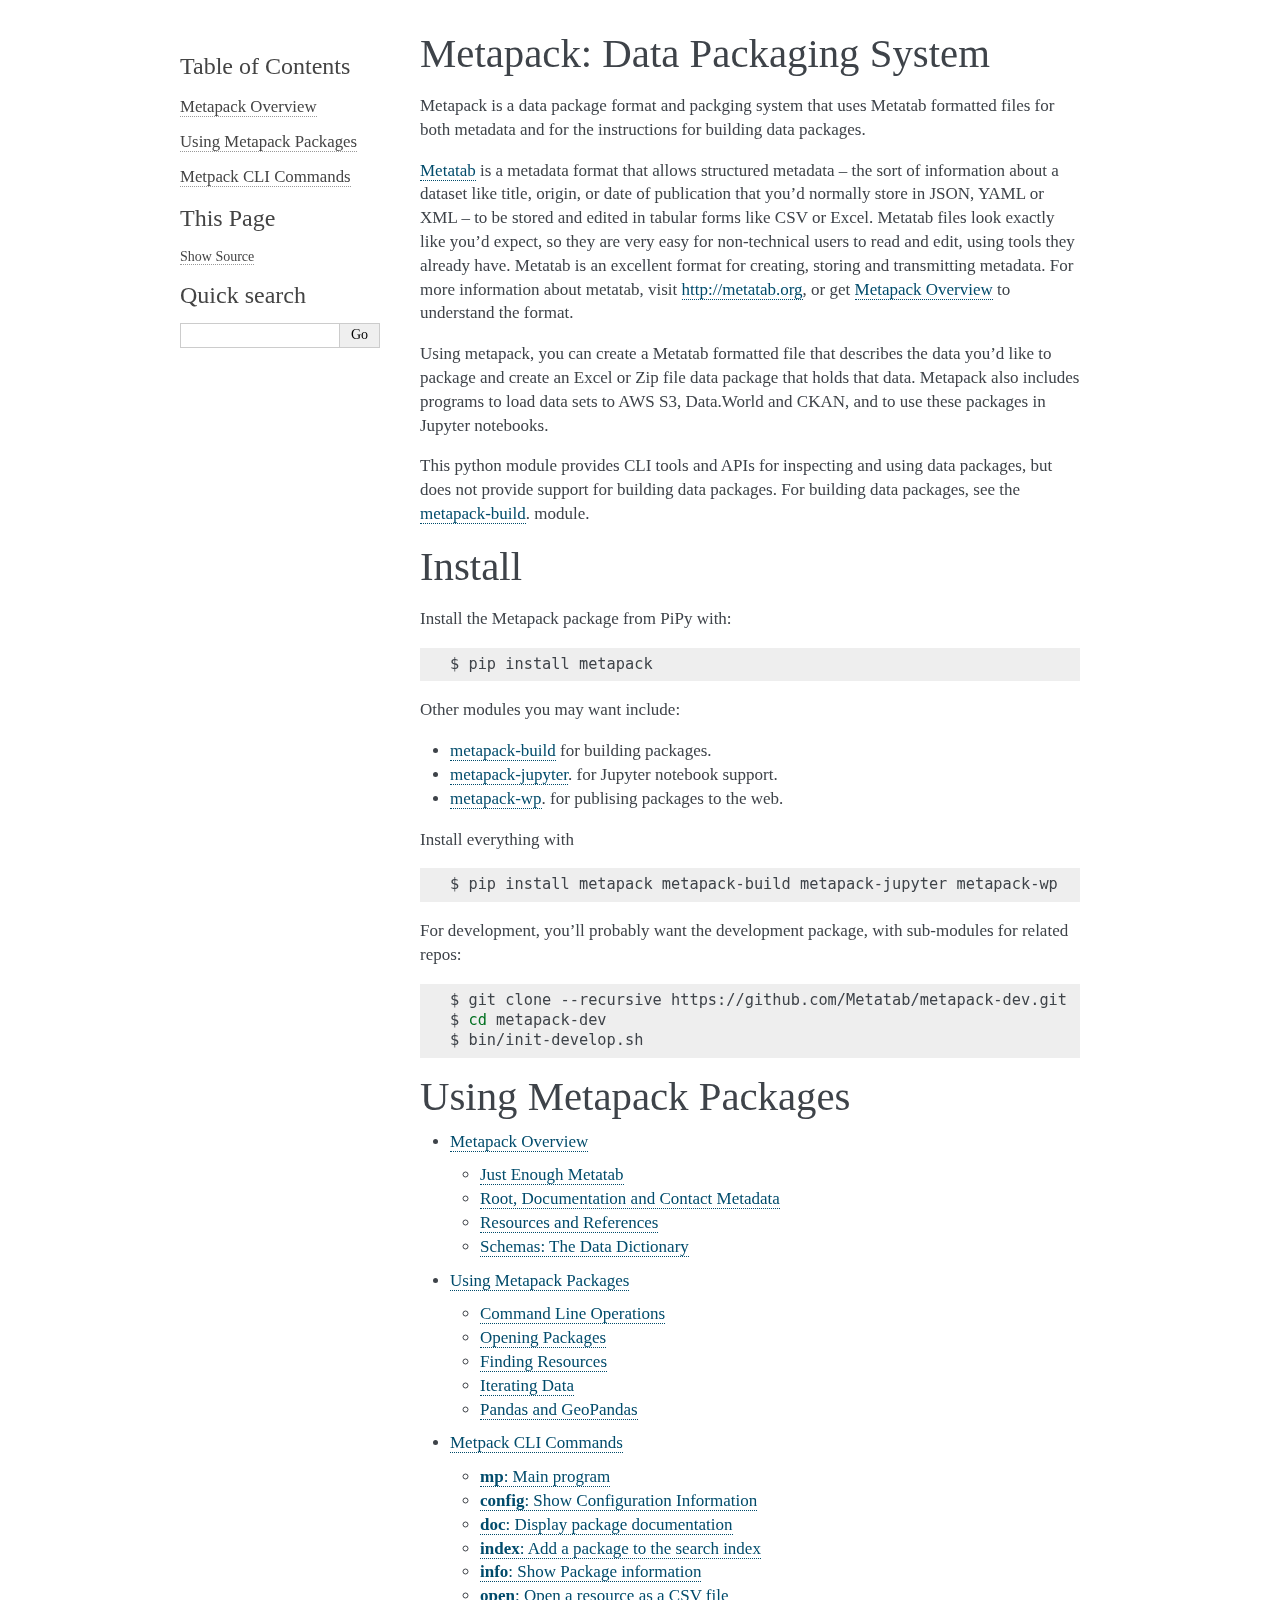
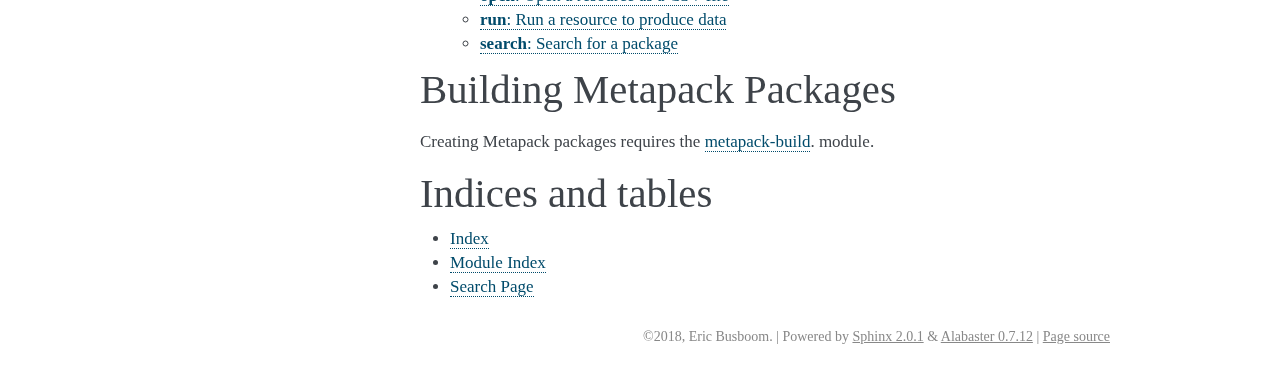
==== docs/index.html @ 42e64064 "." ====
<!DOCTYPE html>

<html xmlns="http://www.w3.org/1999/xhtml">
  <head>
    <meta charset="utf-8" />
    <title>Metapack: Data Packaging System &#8212; Metapack 0.7.11 documentation</title>
    <link rel="stylesheet" href="_static/alabaster.css" type="text/css" />
    <link rel="stylesheet" href="_static/pygments.css" type="text/css" />
    <script type="text/javascript" id="documentation_options" data-url_root="./" src="_static/documentation_options.js"></script>
    <script type="text/javascript" src="_static/jquery.js"></script>
    <script type="text/javascript" src="_static/underscore.js"></script>
    <script type="text/javascript" src="_static/doctools.js"></script>
    <script type="text/javascript" src="_static/language_data.js"></script>
    <link rel="index" title="Index" href="genindex.html" />
    <link rel="search" title="Search" href="search.html" />
    <link rel="next" title="Metapack Overview" href="overview.html" />
   
  <link rel="stylesheet" href="_static/custom.css" type="text/css" />
  
  
  <meta name="viewport" content="width=device-width, initial-scale=0.9, maximum-scale=0.9" />

  </head><body>
  

    <div class="document">
      <div class="documentwrapper">
        <div class="bodywrapper">
          

          <div class="body" role="main">
            
  <div class="section" id="metapack-data-packaging-system">
<h1>Metapack: Data Packaging System<a class="headerlink" href="#metapack-data-packaging-system" title="Permalink to this headline">¶</a></h1>
<p>Metapack is a data package format and packging system that uses Metatab
formatted files for both metadata and for the instructions for building data
packages.</p>
<p><a class="reference external" href="http://metatab.org">Metatab</a> is a metadata format that allows structured
metadata – the sort of information about a dataset like title, origin, or date
of publication that you’d normally store in JSON, YAML or XML – to be stored
and edited in tabular forms like CSV or Excel. Metatab files look exactly like
you’d expect, so they are very easy for non-technical users to read and edit,
using tools they already have. Metatab is an excellent format for creating,
storing and transmitting metadata. For more information about metatab, visit
<a class="reference external" href="http://metatab.org">http://metatab.org</a>, or get <a class="reference internal" href="overview.html"><span class="doc">Metapack Overview</span></a> to understand the format.</p>
<p>Using metapack, you can create a Metatab formatted file that describes the data
you’d like to package and create an Excel or Zip file data package that holds
that data. Metapack also includes programs to load data sets to AWS S3,
Data.World and CKAN, and to use these packages in Jupyter notebooks.</p>
<p>This python module provides CLI tools and APIs for inspecting and using data
packages, but does not provide support for building data packages. For building
data packages, see the <a class="reference external" href="https://github.com/Metatab/metapack-build">metapack-build</a>. module.</p>
</div>
<div class="section" id="install">
<h1>Install<a class="headerlink" href="#install" title="Permalink to this headline">¶</a></h1>
<p>Install the Metapack package from PiPy with:</p>
<div class="highlight-bash notranslate"><div class="highlight"><pre><span></span>$ pip install metapack
</pre></div>
</div>
<p>Other modules you may want include:</p>
<ul class="simple">
<li><p><a class="reference external" href="https://github.com/Metatab/metapack-build">metapack-build</a> for building
packages.</p></li>
<li><p><a class="reference external" href="https://github.com/Metatab/metapack-jupyter">metapack-jupyter</a>. for
Jupyter notebook support.</p></li>
<li><p><a class="reference external" href="https://github.com/Metatab/metapack-wp">metapack-wp</a>. for publising
packages to the web.</p></li>
</ul>
<p>Install everything with</p>
<div class="highlight-bash notranslate"><div class="highlight"><pre><span></span>$ pip install metapack metapack-build metapack-jupyter metapack-wp
</pre></div>
</div>
<p>For development, you’ll probably want the development package, with sub-modules
for related repos:</p>
<div class="highlight-bash notranslate"><div class="highlight"><pre><span></span>$ git clone --recursive https://github.com/Metatab/metapack-dev.git
$ <span class="nb">cd</span> metapack-dev
$ bin/init-develop.sh
</pre></div>
</div>
</div>
<div class="section" id="using-metapack-packages">
<h1>Using Metapack Packages<a class="headerlink" href="#using-metapack-packages" title="Permalink to this headline">¶</a></h1>
<div class="toctree-wrapper compound">
<ul>
<li class="toctree-l1"><a class="reference internal" href="overview.html">Metapack Overview</a><ul>
<li class="toctree-l2"><a class="reference internal" href="overview.html#just-enough-metatab">Just Enough Metatab</a></li>
<li class="toctree-l2"><a class="reference internal" href="overview.html#root-documentation-and-contact-metadata">Root, Documentation and Contact Metadata</a></li>
<li class="toctree-l2"><a class="reference internal" href="overview.html#resources-and-references">Resources and References</a></li>
<li class="toctree-l2"><a class="reference internal" href="overview.html#schemas-the-data-dictionary">Schemas: The Data Dictionary</a></li>
</ul>
</li>
</ul>
</div>
<div class="toctree-wrapper compound">
<ul>
<li class="toctree-l1"><a class="reference internal" href="using.html">Using Metapack Packages</a><ul>
<li class="toctree-l2"><a class="reference internal" href="using.html#command-line-operations">Command Line Operations</a></li>
<li class="toctree-l2"><a class="reference internal" href="using.html#opening-packages">Opening Packages</a></li>
<li class="toctree-l2"><a class="reference internal" href="using.html#finding-resources">Finding Resources</a></li>
<li class="toctree-l2"><a class="reference internal" href="using.html#iterating-data">Iterating Data</a></li>
<li class="toctree-l2"><a class="reference internal" href="using.html#pandas-and-geopandas">Pandas and GeoPandas</a></li>
</ul>
</li>
</ul>
</div>
<div class="toctree-wrapper compound">
<ul>
<li class="toctree-l1"><a class="reference internal" href="commands.html">Metpack CLI Commands</a><ul>
<li class="toctree-l2"><a class="reference internal" href="commands.html#mp-main-program"><strong>mp</strong>: Main program</a></li>
<li class="toctree-l2"><a class="reference internal" href="commands.html#config-show-configuration-information"><strong>config</strong>: Show Configuration Information</a></li>
<li class="toctree-l2"><a class="reference internal" href="commands.html#doc-display-package-documentation"><strong>doc</strong>: Display package documentation</a></li>
<li class="toctree-l2"><a class="reference internal" href="commands.html#index-add-a-package-to-the-search-index"><strong>index</strong>: Add a package to the search index</a></li>
<li class="toctree-l2"><a class="reference internal" href="commands.html#info-show-package-information"><strong>info</strong>: Show Package information</a></li>
<li class="toctree-l2"><a class="reference internal" href="commands.html#open-open-a-resource-as-a-csv-file"><strong>open</strong>: Open a resource as a CSV file</a></li>
<li class="toctree-l2"><a class="reference internal" href="commands.html#run-run-a-resource-to-produce-data"><strong>run</strong>: Run a resource to produce data</a></li>
<li class="toctree-l2"><a class="reference internal" href="commands.html#search-search-for-a-package"><strong>search</strong>: Search for a package</a></li>
</ul>
</li>
</ul>
</div>
</div>
<div class="section" id="building-metapack-packages">
<h1>Building Metapack Packages<a class="headerlink" href="#building-metapack-packages" title="Permalink to this headline">¶</a></h1>
<p>Creating Metapack packages  requires the
<a class="reference external" href="https://github.com/Metatab/metapack-build">metapack-build</a>. module.</p>
</div>
<div class="section" id="indices-and-tables">
<h1>Indices and tables<a class="headerlink" href="#indices-and-tables" title="Permalink to this headline">¶</a></h1>
<ul class="simple">
<li><p><a class="reference internal" href="genindex.html"><span class="std std-ref">Index</span></a></p></li>
<li><p><a class="reference internal" href="py-modindex.html"><span class="std std-ref">Module Index</span></a></p></li>
<li><p><a class="reference internal" href="search.html"><span class="std std-ref">Search Page</span></a></p></li>
</ul>
</div>


          </div>
          
        </div>
      </div>
      <div class="sphinxsidebar" role="navigation" aria-label="main navigation">
        <div class="sphinxsidebarwrapper">
<h3><a href="#">Table of Contents</a></h3>
<ul>
<li class="toctree-l1"><a class="reference internal" href="overview.html">Metapack Overview</a></li>
</ul>
<ul>
<li class="toctree-l1"><a class="reference internal" href="using.html">Using Metapack Packages</a></li>
</ul>
<ul>
<li class="toctree-l1"><a class="reference internal" href="commands.html">Metpack CLI Commands</a></li>
</ul>

  <div role="note" aria-label="source link">
    <h3>This Page</h3>
    <ul class="this-page-menu">
      <li><a href="_sources/index.rst.txt"
            rel="nofollow">Show Source</a></li>
    </ul>
   </div>
<div id="searchbox" style="display: none" role="search">
  <h3>Quick search</h3>
    <div class="searchformwrapper">
    <form class="search" action="search.html" method="get">
      <input type="text" name="q" />
      <input type="submit" value="Go" />
    </form>
    </div>
</div>
<script type="text/javascript">$('#searchbox').show(0);</script>
        </div>
      </div>
      <div class="clearer"></div>
    </div>
    <div class="footer">
      &copy;2018, Eric Busboom.
      
      |
      Powered by <a href="http://sphinx-doc.org/">Sphinx 2.0.1</a>
      &amp; <a href="https://github.com/bitprophet/alabaster">Alabaster 0.7.12</a>
      
      |
      <a href="_sources/index.rst.txt"
          rel="nofollow">Page source</a>
    </div>

    

    
  </body>
</html>
---- docs/_static/alabaster.css ----
@import url("basic.css");

/* -- page layout ----------------------------------------------------------- */

body {
    font-family: Georgia, serif;
    font-size: 17px;
    background-color: #fff;
    color: #000;
    margin: 0;
    padding: 0;
}


div.document {
    width: 940px;
    margin: 30px auto 0 auto;
}

div.documentwrapper {
    float: left;
    width: 100%;
}

div.bodywrapper {
    margin: 0 0 0 220px;
}

div.sphinxsidebar {
    width: 220px;
    font-size: 14px;
    line-height: 1.5;
}

hr {
    border: 1px solid #B1B4B6;
}

div.body {
    background-color: #fff;
    color: #3E4349;
    padding: 0 30px 0 30px;
}

div.body > .section {
    text-align: left;
}

div.footer {
    width: 940px;
    margin: 20px auto 30px auto;
    font-size: 14px;
    color: #888;
    text-align: right;
}

div.footer a {
    color: #888;
}

p.caption {
    font-family: inherit;
    font-size: inherit;
}


div.relations {
    display: none;
}


div.sphinxsidebar a {
    color: #444;
    text-decoration: none;
    border-bottom: 1px dotted #999;
}

div.sphinxsidebar a:hover {
    border-bottom: 1px solid #999;
}

div.sphinxsidebarwrapper {
    padding: 18px 10px;
}

div.sphinxsidebarwrapper p.logo {
    padding: 0;
    margin: -10px 0 0 0px;
    text-align: center;
}

div.sphinxsidebarwrapper h1.logo {
    margin-top: -10px;
    text-align: center;
    margin-bottom: 5px;
    text-align: left;
}

div.sphinxsidebarwrapper h1.logo-name {
    margin-top: 0px;
}

div.sphinxsidebarwrapper p.blurb {
    margin-top: 0;
    font-style: normal;
}

div.sphinxsidebar h3,
div.sphinxsidebar h4 {
    font-family: Georgia, serif;
    color: #444;
    font-size: 24px;
    font-weight: normal;
    margin: 0 0 5px 0;
    padding: 0;
}

div.sphinxsidebar h4 {
    font-size: 20px;
}

div.sphinxsidebar h3 a {
    color: #444;
}

div.sphinxsidebar p.logo a,
div.sphinxsidebar h3 a,
div.sphinxsidebar p.logo a:hover,
div.sphinxsidebar h3 a:hover {
    border: none;
}

div.sphinxsidebar p {
    color: #555;
    margin: 10px 0;
}

div.sphinxsidebar ul {
    margin: 10px 0;
    padding: 0;
    color: #000;
}

div.sphinxsidebar ul li.toctree-l1 > a {
    font-size: 120%;
}

div.sphinxsidebar ul li.toctree-l2 > a {
    font-size: 110%;
}

div.sphinxsidebar input {
    border: 1px solid #CCC;
    font-family: Georgia, serif;
    font-size: 1em;
}

div.sphinxsidebar hr {
    border: none;
    height: 1px;
    color: #AAA;
    background: #AAA;

    text-align: left;
    margin-left: 0;
    width: 50%;
}

div.sphinxsidebar .badge {
    border-bottom: none;
}

div.sphinxsidebar .badge:hover {
    border-bottom: none;
}

/* To address an issue with donation coming after search */
div.sphinxsidebar h3.donation {
    margin-top: 10px;
}

/* -- body styles ----------------------------------------------------------- */

a {
    color: #004B6B;
    text-decoration: underline;
}

a:hover {
    color: #6D4100;
    text-decoration: underline;
}

div.body h1,
div.body h2,
div.body h3,
div.body h4,
div.body h5,
div.body h6 {
    font-family: Georgia, serif;
    font-weight: normal;
    margin: 30px 0px 10px 0px;
    padding: 0;
}

div.body h1 { margin-top: 0; padding-top: 0; font-size: 240%; }
div.body h2 { font-size: 180%; }
div.body h3 { font-size: 150%; }
div.body h4 { font-size: 130%; }
div.body h5 { font-size: 100%; }
div.body h6 { font-size: 100%; }

a.headerlink {
    color: #DDD;
    padding: 0 4px;
    text-decoration: none;
}

a.headerlink:hover {
    color: #444;
    background: #EAEAEA;
}

div.body p, div.body dd, div.body li {
    line-height: 1.4em;
}

div.admonition {
    margin: 20px 0px;
    padding: 10px 30px;
    background-color: #EEE;
    border: 1px solid #CCC;
}

div.admonition tt.xref, div.admonition code.xref, div.admonition a tt {
    background-color: #FBFBFB;
    border-bottom: 1px solid #fafafa;
}

div.admonition p.admonition-title {
    font-family: Georgia, serif;
    font-weight: normal;
    font-size: 24px;
    margin: 0 0 10px 0;
    padding: 0;
    line-height: 1;
}

div.admonition p.last {
    margin-bottom: 0;
}

div.highlight {
    background-color: #fff;
}

dt:target, .highlight {
    background: #FAF3E8;
}

div.warning {
    background-color: #FCC;
    border: 1px solid #FAA;
}

div.danger {
    background-color: #FCC;
    border: 1px solid #FAA;
    -moz-box-shadow: 2px 2px 4px #D52C2C;
    -webkit-box-shadow: 2px 2px 4px #D52C2C;
    box-shadow: 2px 2px 4px #D52C2C;
}

div.error {
    background-color: #FCC;
    border: 1px solid #FAA;
    -moz-box-shadow: 2px 2px 4px #D52C2C;
    -webkit-box-shadow: 2px 2px 4px #D52C2C;
    box-shadow: 2px 2px 4px #D52C2C;
}

div.caution {
    background-color: #FCC;
    border: 1px solid #FAA;
}

div.attention {
    background-color: #FCC;
    border: 1px solid #FAA;
}

div.important {
    background-color: #EEE;
    border: 1px solid #CCC;
}

div.note {
    background-color: #EEE;
    border: 1px solid #CCC;
}

div.tip {
    background-color: #EEE;
    border: 1px solid #CCC;
}

div.hint {
    background-color: #EEE;
    border: 1px solid #CCC;
}

div.seealso {
    background-color: #EEE;
    border: 1px solid #CCC;
}

div.topic {
    background-color: #EEE;
}

p.admonition-title {
    display: inline;
}

p.admonition-title:after {
    content: ":";
}

pre, tt, code {
    font-family: 'Consolas', 'Menlo', 'DejaVu Sans Mono', 'Bitstream Vera Sans Mono', monospace;
    font-size: 0.9em;
}

.hll {
    background-color: #FFC;
    margin: 0 -12px;
    padding: 0 12px;
    display: block;
}

img.screenshot {
}

tt.descname, tt.descclassname, code.descname, code.descclassname {
    font-size: 0.95em;
}

tt.descname, code.descname {
    padding-right: 0.08em;
}

img.screenshot {
    -moz-box-shadow: 2px 2px 4px #EEE;
    -webkit-box-shadow: 2px 2px 4px #EEE;
    box-shadow: 2px 2px 4px #EEE;
}

table.docutils {
    border: 1px solid #888;
    -moz-box-shadow: 2px 2px 4px #EEE;
    -webkit-box-shadow: 2px 2px 4px #EEE;
    box-shadow: 2px 2px 4px #EEE;
}

table.docutils td, table.docutils th {
    border: 1px solid #888;
    padding: 0.25em 0.7em;
}

table.field-list, table.footnote {
    border: none;
    -moz-box-shadow: none;
    -webkit-box-shadow: none;
    box-shadow: none;
}

table.footnote {
    margin: 15px 0;
    width: 100%;
    border: 1px solid #EEE;
    background: #FDFDFD;
    font-size: 0.9em;
}

table.footnote + table.footnote {
    margin-top: -15px;
    border-top: none;
}

table.field-list th {
    padding: 0 0.8em 0 0;
}

table.field-list td {
    padding: 0;
}

table.field-list p {
    margin-bottom: 0.8em;
}

/* Cloned from
 * https://github.com/sphinx-doc/sphinx/commit/ef60dbfce09286b20b7385333d63a60321784e68
 */
.field-name {
    -moz-hyphens: manual;
    -ms-hyphens: manual;
    -webkit-hyphens: manual;
    hyphens: manual;
}

table.footnote td.label {
    width: .1px;
    padding: 0.3em 0 0.3em 0.5em;
}

table.footnote td {
    padding: 0.3em 0.5em;
}

dl {
    margin: 0;
    padding: 0;
}

dl dd {
    margin-left: 30px;
}

blockquote {
    margin: 0 0 0 30px;
    padding: 0;
}

ul, ol {
    /* Matches the 30px from the narrow-screen "li > ul" selector below */
    margin: 10px 0 10px 30px;
    padding: 0;
}

pre {
    background: #EEE;
    padding: 7px 30px;
    margin: 15px 0px;
    line-height: 1.3em;
}

div.viewcode-block:target {
    background: #ffd;
}

dl pre, blockquote pre, li pre {
    margin-left: 0;
    padding-left: 30px;
}

tt, code {
    background-color: #ecf0f3;
    color: #222;
    /* padding: 1px 2px; */
}

tt.xref, code.xref, a tt {
    background-color: #FBFBFB;
    border-bottom: 1px solid #fff;
}

a.reference {
    text-decoration: none;
    border-bottom: 1px dotted #004B6B;
}

/* Don't put an underline on images */
a.image-reference, a.image-reference:hover {
    border-bottom: none;
}

a.reference:hover {
    border-bottom: 1px solid #6D4100;
}

a.footnote-reference {
    text-decoration: none;
    font-size: 0.7em;
    vertical-align: top;
    border-bottom: 1px dotted #004B6B;
}

a.footnote-reference:hover {
    border-bottom: 1px solid #6D4100;
}

a:hover tt, a:hover code {
    background: #EEE;
}


@media screen and (max-width: 870px) {

    div.sphinxsidebar {
    	display: none;
    }

    div.document {
       width: 100%;

    }

    div.documentwrapper {
    	margin-left: 0;
    	margin-top: 0;
    	margin-right: 0;
    	margin-bottom: 0;
    }

    div.bodywrapper {
    	margin-top: 0;
    	margin-right: 0;
    	margin-bottom: 0;
    	margin-left: 0;
    }

    ul {
    	margin-left: 0;
    }

	li > ul {
        /* Matches the 30px from the "ul, ol" selector above */
		margin-left: 30px;
	}

    .document {
    	width: auto;
    }

    .footer {
    	width: auto;
    }

    .bodywrapper {
    	margin: 0;
    }

    .footer {
    	width: auto;
    }

    .github {
        display: none;
    }



}



@media screen and (max-width: 875px) {

    body {
        margin: 0;
        padding: 20px 30px;
    }

    div.documentwrapper {
        float: none;
        background: #fff;
    }

    div.sphinxsidebar {
        display: block;
        float: none;
        width: 102.5%;
        margin: 50px -30px -20px -30px;
        padding: 10px 20px;
        background: #333;
        color: #FFF;
    }

    div.sphinxsidebar h3, div.sphinxsidebar h4, div.sphinxsidebar p,
    div.sphinxsidebar h3 a {
        color: #fff;
    }

    div.sphinxsidebar a {
        color: #AAA;
    }

    div.sphinxsidebar p.logo {
        display: none;
    }

    div.document {
        width: 100%;
        margin: 0;
    }

    div.footer {
        display: none;
    }

    div.bodywrapper {
        margin: 0;
    }

    div.body {
        min-height: 0;
        padding: 0;
    }

    .rtd_doc_footer {
        display: none;
    }

    .document {
        width: auto;
    }

    .footer {
        width: auto;
    }

    .footer {
        width: auto;
    }

    .github {
        display: none;
    }
}


/* misc. */

.revsys-inline {
    display: none!important;
}

/* Make nested-list/multi-paragraph items look better in Releases changelog
 * pages. Without this, docutils' magical list fuckery causes inconsistent
 * formatting between different release sub-lists.
 */
div#changelog > div.section > ul > li > p:only-child {
    margin-bottom: 0;
}

/* Hide fugly table cell borders in ..bibliography:: directive output */
table.docutils.citation, table.docutils.citation td, table.docutils.citation th {
  border: none;
  /* Below needed in some edge cases; if not applied, bottom shadows appear */
  -moz-box-shadow: none;
  -webkit-box-shadow: none;
  box-shadow: none;
}


/* relbar */

.related {
    line-height: 30px;
    width: 100%;
    font-size: 0.9rem;
}

.related.top {
    border-bottom: 1px solid #EEE;
    margin-bottom: 20px;
}

.related.bottom {
    border-top: 1px solid #EEE;
}

.related ul {
    padding: 0;
    margin: 0;
    list-style: none;
}

.related li {
    display: inline;
}

nav#rellinks {
    float: right;
}

nav#rellinks li+li:before {
    content: "|";
}

nav#breadcrumbs li+li:before {
    content: "\00BB";
}

/* Hide certain items when printing */
@media print {
    div.related {
        display: none;
    }
}
---- docs/_static/pygments.css ----
.highlight .hll { background-color: #ffffcc }
.highlight  { background: #eeffcc; }
.highlight .c { color: #408090; font-style: italic } /* Comment */
.highlight .err { border: 1px solid #FF0000 } /* Error */
.highlight .k { color: #007020; font-weight: bold } /* Keyword */
.highlight .o { color: #666666 } /* Operator */
.highlight .ch { color: #408090; font-style: italic } /* Comment.Hashbang */
.highlight .cm { color: #408090; font-style: italic } /* Comment.Multiline */
.highlight .cp { color: #007020 } /* Comment.Preproc */
.highlight .cpf { color: #408090; font-style: italic } /* Comment.PreprocFile */
.highlight .c1 { color: #408090; font-style: italic } /* Comment.Single */
.highlight .cs { color: #408090; background-color: #fff0f0 } /* Comment.Special */
.highlight .gd { color: #A00000 } /* Generic.Deleted */
.highlight .ge { font-style: italic } /* Generic.Emph */
.highlight .gr { color: #FF0000 } /* Generic.Error */
.highlight .gh { color: #000080; font-weight: bold } /* Generic.Heading */
.highlight .gi { color: #00A000 } /* Generic.Inserted */
.highlight .go { color: #333333 } /* Generic.Output */
.highlight .gp { color: #c65d09; font-weight: bold } /* Generic.Prompt */
.highlight .gs { font-weight: bold } /* Generic.Strong */
.highlight .gu { color: #800080; font-weight: bold } /* Generic.Subheading */
.highlight .gt { color: #0044DD } /* Generic.Traceback */
.highlight .kc { color: #007020; font-weight: bold } /* Keyword.Constant */
.highlight .kd { color: #007020; font-weight: bold } /* Keyword.Declaration */
.highlight .kn { color: #007020; font-weight: bold } /* Keyword.Namespace */
.highlight .kp { color: #007020 } /* Keyword.Pseudo */
.highlight .kr { color: #007020; font-weight: bold } /* Keyword.Reserved */
.highlight .kt { color: #902000 } /* Keyword.Type */
.highlight .m { color: #208050 } /* Literal.Number */
.highlight .s { color: #4070a0 } /* Literal.String */
.highlight .na { color: #4070a0 } /* Name.Attribute */
.highlight .nb { color: #007020 } /* Name.Builtin */
.highlight .nc { color: #0e84b5; font-weight: bold } /* Name.Class */
.highlight .no { color: #60add5 } /* Name.Constant */
.highlight .nd { color: #555555; font-weight: bold } /* Name.Decorator */
.highlight .ni { color: #d55537; font-weight: bold } /* Name.Entity */
.highlight .ne { color: #007020 } /* Name.Exception */
.highlight .nf { color: #06287e } /* Name.Function */
.highlight .nl { color: #002070; font-weight: bold } /* Name.Label */
.highlight .nn { color: #0e84b5; font-weight: bold } /* Name.Namespace */
.highlight .nt { color: #062873; font-weight: bold } /* Name.Tag */
.highlight .nv { color: #bb60d5 } /* Name.Variable */
.highlight .ow { color: #007020; font-weight: bold } /* Operator.Word */
.highlight .w { color: #bbbbbb } /* Text.Whitespace */
.highlight .mb { color: #208050 } /* Literal.Number.Bin */
.highlight .mf { color: #208050 } /* Literal.Number.Float */
.highlight .mh { color: #208050 } /* Literal.Number.Hex */
.highlight .mi { color: #208050 } /* Literal.Number.Integer */
.highlight .mo { color: #208050 } /* Literal.Number.Oct */
.highlight .sa { color: #4070a0 } /* Literal.String.Affix */
.highlight .sb { color: #4070a0 } /* Literal.String.Backtick */
.highlight .sc { color: #4070a0 } /* Literal.String.Char */
.highlight .dl { color: #4070a0 } /* Literal.String.Delimiter */
.highlight .sd { color: #4070a0; font-style: italic } /* Literal.String.Doc */
.highlight .s2 { color: #4070a0 } /* Literal.String.Double */
.highlight .se { color: #4070a0; font-weight: bold } /* Literal.String.Escape */
.highlight .sh { color: #4070a0 } /* Literal.String.Heredoc */
.highlight .si { color: #70a0d0; font-style: italic } /* Literal.String.Interpol */
.highlight .sx { color: #c65d09 } /* Literal.String.Other */
.highlight .sr { color: #235388 } /* Literal.String.Regex */
.highlight .s1 { color: #4070a0 } /* Literal.String.Single */
.highlight .ss { color: #517918 } /* Literal.String.Symbol */
.highlight .bp { color: #007020 } /* Name.Builtin.Pseudo */
.highlight .fm { color: #06287e } /* Name.Function.Magic */
.highlight .vc { color: #bb60d5 } /* Name.Variable.Class */
.highlight .vg { color: #bb60d5 } /* Name.Variable.Global */
.highlight .vi { color: #bb60d5 } /* Name.Variable.Instance */
.highlight .vm { color: #bb60d5 } /* Name.Variable.Magic */
.highlight .il { color: #208050 } /* Literal.Number.Integer.Long */
---- docs/_static/custom.css ----
/* This file intentionally left blank. */
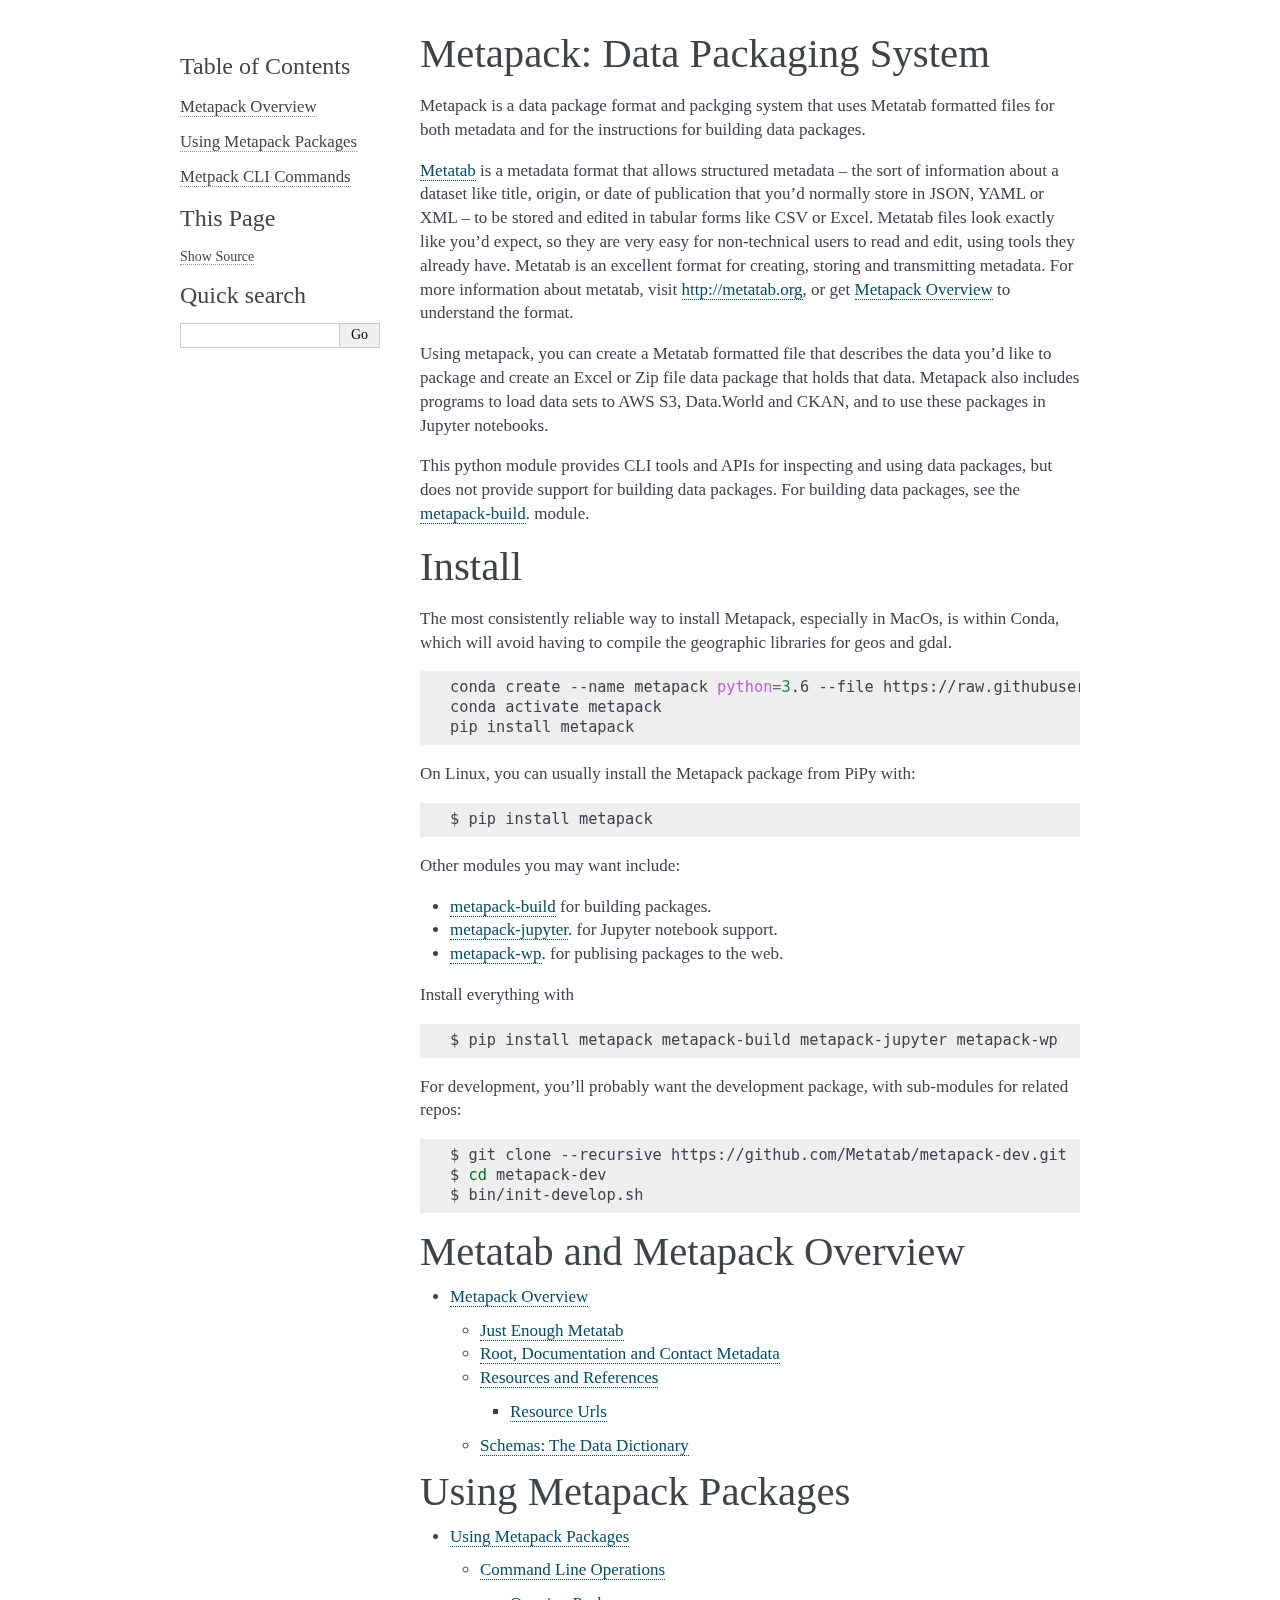
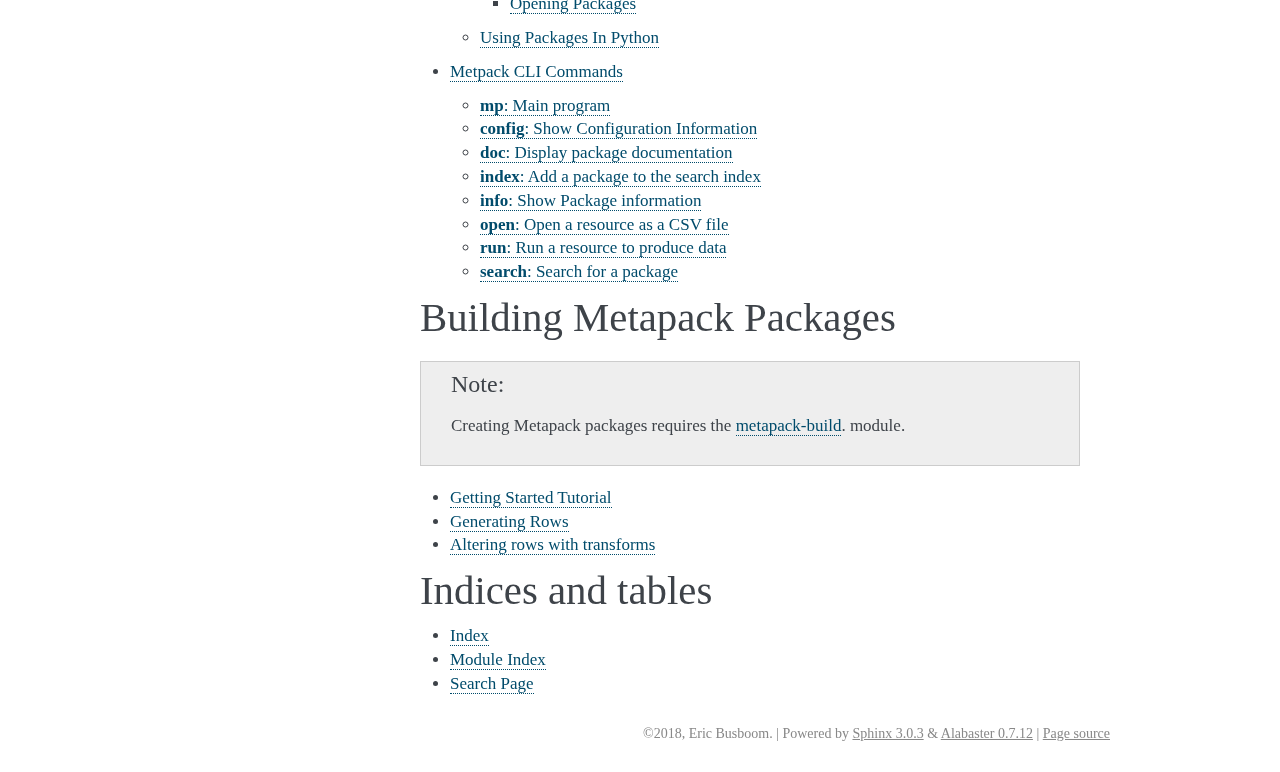
==== commit 487b62c0: "Updateing docs" ====
--- a/docs/index.html
+++ b/docs/index.html
@@ -1,36 +1,36 @@
 
 <!DOCTYPE html>
 
-<html xmlns="http://www.w3.org/1999/xhtml">
+<html>
   <head>
     <meta charset="utf-8" />
     <title>Metapack: Data Packaging System &#8212; Metapack 0.7.11 documentation</title>
     <link rel="stylesheet" href="_static/alabaster.css" type="text/css" />
     <link rel="stylesheet" href="_static/pygments.css" type="text/css" />
-    <script type="text/javascript" id="documentation_options" data-url_root="./" src="_static/documentation_options.js"></script>
-    <script type="text/javascript" src="_static/jquery.js"></script>
-    <script type="text/javascript" src="_static/underscore.js"></script>
-    <script type="text/javascript" src="_static/doctools.js"></script>
-    <script type="text/javascript" src="_static/language_data.js"></script>
+    <script id="documentation_options" data-url_root="./" src="_static/documentation_options.js"></script>
+    <script src="_static/jquery.js"></script>
+    <script src="_static/underscore.js"></script>
+    <script src="_static/doctools.js"></script>
+    <script src="_static/language_data.js"></script>
     <link rel="index" title="Index" href="genindex.html" />
     <link rel="search" title="Search" href="search.html" />
     <link rel="next" title="Metapack Overview" href="overview.html" />
-   
+
   <link rel="stylesheet" href="_static/custom.css" type="text/css" />
-  
-  
+
+
   <meta name="viewport" content="width=device-width, initial-scale=0.9, maximum-scale=0.9" />
 
   </head><body>
-  
+
 
     <div class="document">
       <div class="documentwrapper">
         <div class="bodywrapper">
-          
+
 
           <div class="body" role="main">
-            
+
   <div class="section" id="metapack-data-packaging-system">
 <h1>Metapack: Data Packaging System<a class="headerlink" href="#metapack-data-packaging-system" title="Permalink to this headline">¶</a></h1>
 <p>Metapack is a data package format and packging system that uses Metatab
@@ -54,7 +54,15 @@
 </div>
 <div class="section" id="install">
 <h1>Install<a class="headerlink" href="#install" title="Permalink to this headline">¶</a></h1>
-<p>Install the Metapack package from PiPy with:</p>
+<p>The most consistently reliable way to install Metapack, especially in MacOs,  is
+within Conda, which will avoid having to compile the geographic libraries for
+geos and gdal.</p>
+<div class="highlight-bash notranslate"><div class="highlight"><pre><span></span>conda create --name metapack <span class="nv">python</span><span class="o">=</span><span class="m">3</span>.6 --file https://raw.githubusercontent.com/Metatab/metapack/master/conda/conda-requirements.txt
+conda activate metapack
+pip install metapack
+</pre></div>
+</div>
+<p>On Linux, you can usually install the Metapack package from PiPy with:</p>
 <div class="highlight-bash notranslate"><div class="highlight"><pre><span></span>$ pip install metapack
 </pre></div>
 </div>
@@ -79,27 +87,33 @@
 </pre></div>
 </div>
 </div>
+<div class="section" id="metatab-and-metapack-overview">
+<h1>Metatab and Metapack Overview<a class="headerlink" href="#metatab-and-metapack-overview" title="Permalink to this headline">¶</a></h1>
+<div class="toctree-wrapper compound">
+<ul>
+<li class="toctree-l1"><a class="reference internal" href="overview.html">Metapack Overview</a><ul>
+<li class="toctree-l2"><a class="reference internal" href="overview.html#just-enough-metatab">Just Enough Metatab</a></li>
+<li class="toctree-l2"><a class="reference internal" href="overview.html#root-documentation-and-contact-metadata">Root, Documentation and Contact Metadata</a></li>
+<li class="toctree-l2"><a class="reference internal" href="overview.html#resources-and-references">Resources and References</a><ul>
+<li class="toctree-l3"><a class="reference internal" href="overview.html#resource-urls">Resource Urls</a></li>
+</ul>
+</li>
+<li class="toctree-l2"><a class="reference internal" href="overview.html#schemas-the-data-dictionary">Schemas: The Data Dictionary</a></li>
+</ul>
+</li>
+</ul>
+</div>
+</div>
 <div class="section" id="using-metapack-packages">
 <h1>Using Metapack Packages<a class="headerlink" href="#using-metapack-packages" title="Permalink to this headline">¶</a></h1>
 <div class="toctree-wrapper compound">
 <ul>
-<li class="toctree-l1"><a class="reference internal" href="overview.html">Metapack Overview</a><ul>
-<li class="toctree-l2"><a class="reference internal" href="overview.html#just-enough-metatab">Just Enough Metatab</a></li>
-<li class="toctree-l2"><a class="reference internal" href="overview.html#root-documentation-and-contact-metadata">Root, Documentation and Contact Metadata</a></li>
-<li class="toctree-l2"><a class="reference internal" href="overview.html#resources-and-references">Resources and References</a></li>
-<li class="toctree-l2"><a class="reference internal" href="overview.html#schemas-the-data-dictionary">Schemas: The Data Dictionary</a></li>
-</ul>
-</li>
-</ul>
-</div>
-<div class="toctree-wrapper compound">
-<ul>
 <li class="toctree-l1"><a class="reference internal" href="using.html">Using Metapack Packages</a><ul>
-<li class="toctree-l2"><a class="reference internal" href="using.html#command-line-operations">Command Line Operations</a></li>
-<li class="toctree-l2"><a class="reference internal" href="using.html#opening-packages">Opening Packages</a></li>
-<li class="toctree-l2"><a class="reference internal" href="using.html#finding-resources">Finding Resources</a></li>
-<li class="toctree-l2"><a class="reference internal" href="using.html#iterating-data">Iterating Data</a></li>
-<li class="toctree-l2"><a class="reference internal" href="using.html#pandas-and-geopandas">Pandas and GeoPandas</a></li>
+<li class="toctree-l2"><a class="reference internal" href="using.html#command-line-operations">Command Line Operations</a><ul>
+<li class="toctree-l3"><a class="reference internal" href="using.html#opening-packages">Opening Packages</a></li>
+</ul>
+</li>
+<li class="toctree-l2"><a class="reference internal" href="using.html#using-packages-in-python">Using Packages In Python</a></li>
 </ul>
 </li>
 </ul>
@@ -122,8 +136,16 @@
 </div>
 <div class="section" id="building-metapack-packages">
 <h1>Building Metapack Packages<a class="headerlink" href="#building-metapack-packages" title="Permalink to this headline">¶</a></h1>
-<p>Creating Metapack packages  requires the
+<div class="admonition note">
+<p class="admonition-title">Note</p>
+<p>Creating Metapack packages requires the
 <a class="reference external" href="https://github.com/Metatab/metapack-build">metapack-build</a>. module.</p>
+</div>
+<ul class="simple">
+<li><p><a class="reference external" href="https://metatab.github.io/metapack-build/build/GettingStarted.html" title="(in metapack-build v0.0.2)"><span class="xref std std-doc">Getting Started Tutorial</span></a></p></li>
+<li><p><a class="reference external" href="https://metatab.github.io/metapack-build/build/GeneratingRows.html" title="(in metapack-build v0.0.2)"><span class="xref std std-doc">Generating Rows</span></a></p></li>
+<li><p><a class="reference external" href="https://metatab.github.io/metapack-build/build/Transforms.html" title="(in metapack-build v0.0.2)"><span class="xref std std-doc">Altering rows with transforms</span></a></p></li>
+</ul>
 </div>
 <div class="section" id="indices-and-tables">
 <h1>Indices and tables<a class="headerlink" href="#indices-and-tables" title="Permalink to this headline">¶</a></h1>
@@ -136,7 +158,7 @@
 
 
           </div>
-          
+
         </div>
       </div>
       <div class="sphinxsidebar" role="navigation" aria-label="main navigation">
@@ -160,33 +182,33 @@
     </ul>
    </div>
 <div id="searchbox" style="display: none" role="search">
-  <h3>Quick search</h3>
+  <h3 id="searchlabel">Quick search</h3>
     <div class="searchformwrapper">
     <form class="search" action="search.html" method="get">
-      <input type="text" name="q" />
+      <input type="text" name="q" aria-labelledby="searchlabel" />
       <input type="submit" value="Go" />
     </form>
     </div>
 </div>
-<script type="text/javascript">$('#searchbox').show(0);</script>
+<script>$('#searchbox').show(0);</script>
         </div>
       </div>
       <div class="clearer"></div>
     </div>
     <div class="footer">
       &copy;2018, Eric Busboom.
-      
+
       |
-      Powered by <a href="http://sphinx-doc.org/">Sphinx 2.0.1</a>
+      Powered by <a href="http://sphinx-doc.org/">Sphinx 3.0.3</a>
       &amp; <a href="https://github.com/bitprophet/alabaster">Alabaster 0.7.12</a>
-      
+
       |
       <a href="_sources/index.rst.txt"
           rel="nofollow">Page source</a>
     </div>
 
-    
-
-    
+
+
+
   </body>
-</html>+</html>
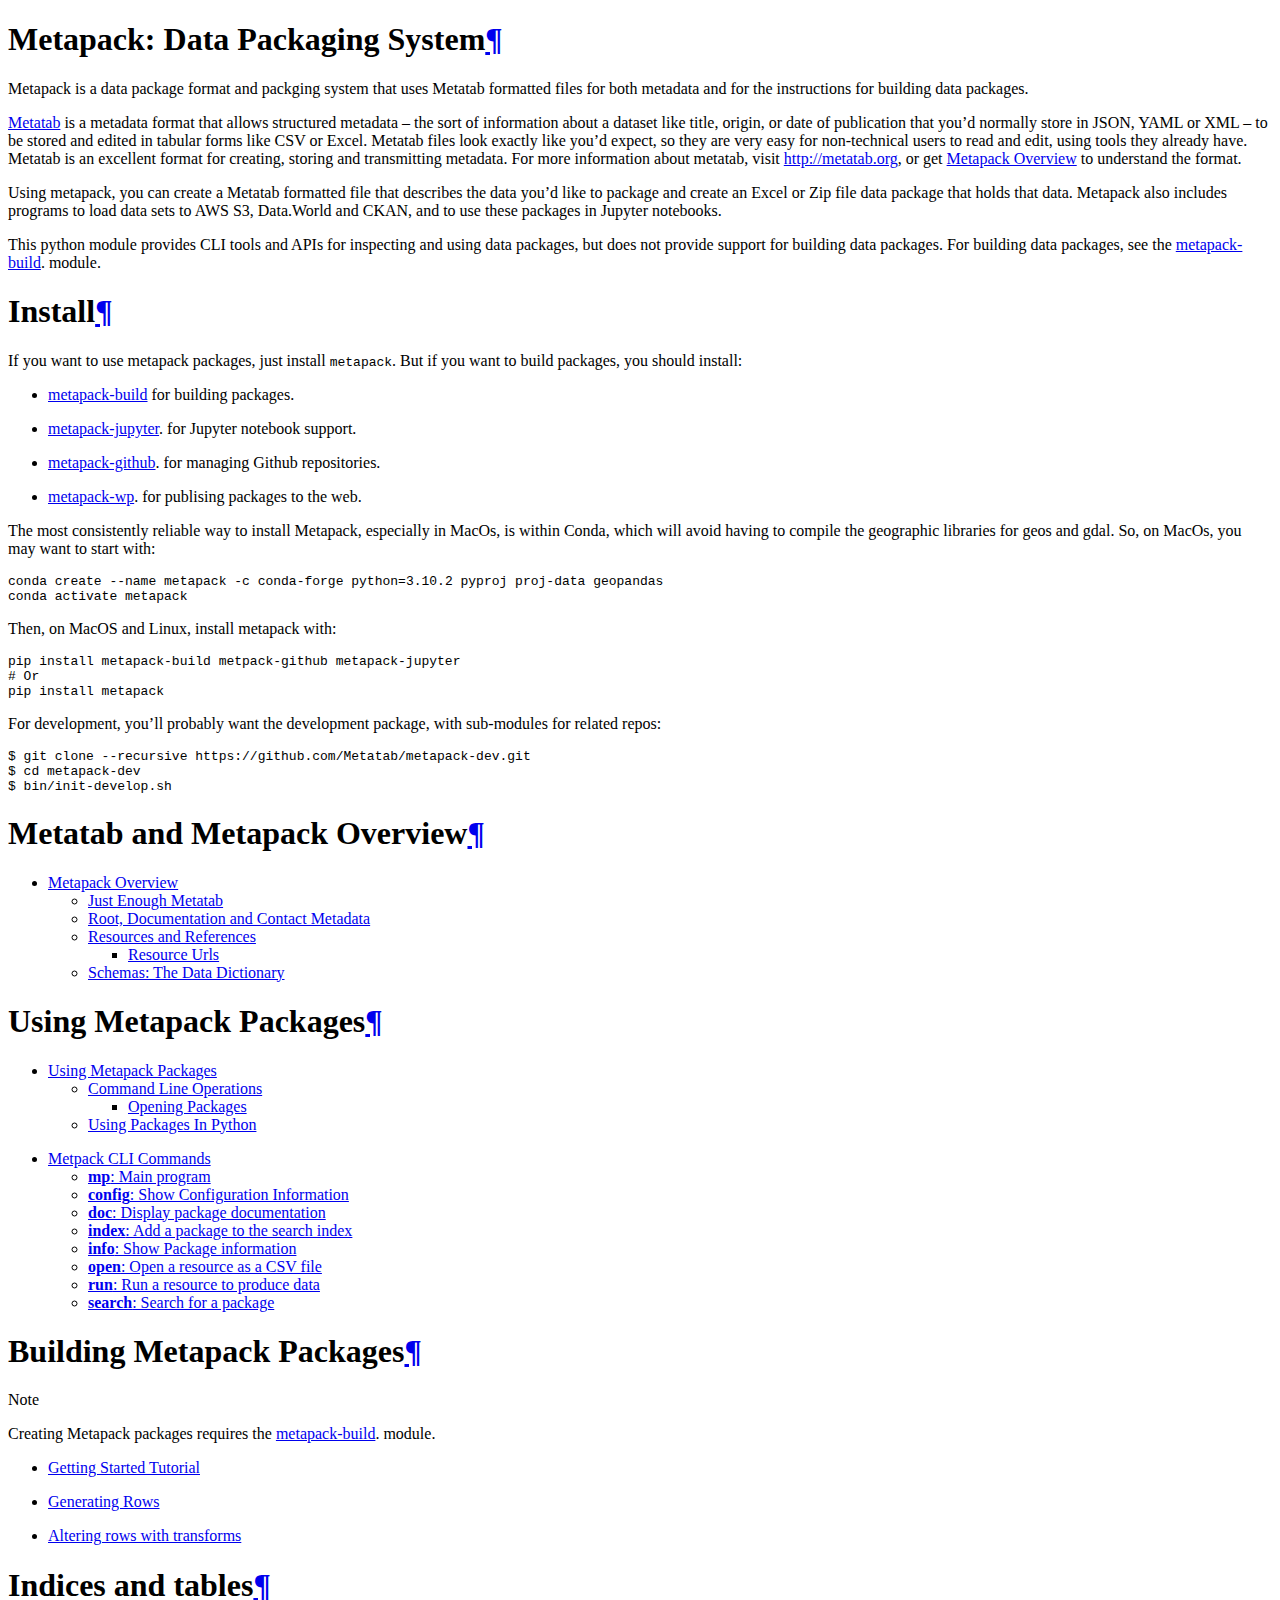
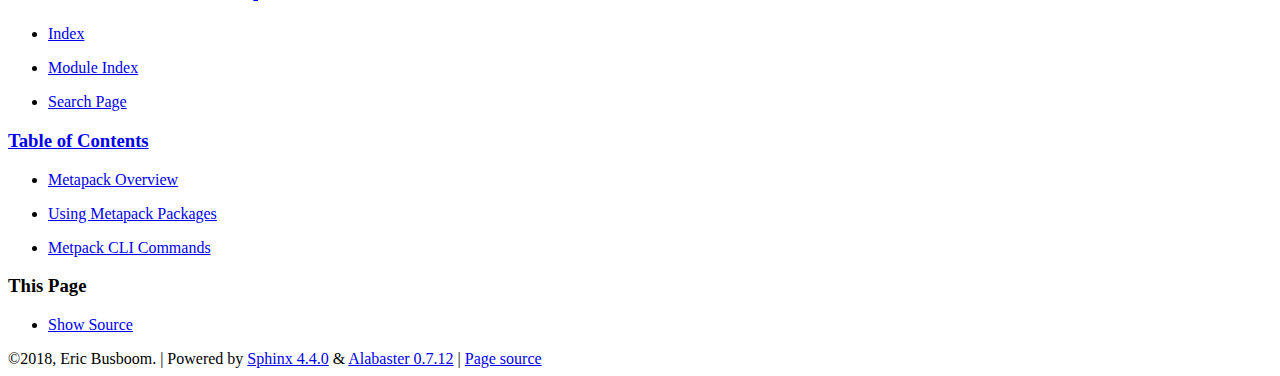
==== commit 405f67dd: "." ====
--- a/docs/index.html
+++ b/docs/index.html
@@ -4,14 +4,15 @@
 <html>
   <head>
     <meta charset="utf-8" />
+    <meta name="viewport" content="width=device-width, initial-scale=1.0" /><meta name="generator" content="Docutils 0.17.1: http://docutils.sourceforge.net/" />
+
     <title>Metapack: Data Packaging System &#8212; Metapack 0.7.11 documentation</title>
-    <link rel="stylesheet" href="_static/alabaster.css" type="text/css" />
-    <link rel="stylesheet" href="_static/pygments.css" type="text/css" />
-    <script id="documentation_options" data-url_root="./" src="_static/documentation_options.js"></script>
+    <link rel="stylesheet" type="text/css" href="_static/pygments.css" />
+    <link rel="stylesheet" type="text/css" href="_static/alabaster.css" />
+    <script data-url_root="./" id="documentation_options" src="_static/documentation_options.js"></script>
     <script src="_static/jquery.js"></script>
     <script src="_static/underscore.js"></script>
     <script src="_static/doctools.js"></script>
-    <script src="_static/language_data.js"></script>
     <link rel="index" title="Index" href="genindex.html" />
     <link rel="search" title="Search" href="search.html" />
     <link rel="next" title="Metapack Overview" href="overview.html" />
@@ -31,7 +32,7 @@
 
           <div class="body" role="main">
 
-  <div class="section" id="metapack-data-packaging-system">
+  <section id="metapack-data-packaging-system">
 <h1>Metapack: Data Packaging System<a class="headerlink" href="#metapack-data-packaging-system" title="Permalink to this headline">¶</a></h1>
 <p>Metapack is a data package format and packging system that uses Metatab
 formatted files for both metadata and for the instructions for building data
@@ -51,32 +52,32 @@
 <p>This python module provides CLI tools and APIs for inspecting and using data
 packages, but does not provide support for building data packages. For building
 data packages, see the <a class="reference external" href="https://github.com/Metatab/metapack-build">metapack-build</a>. module.</p>
-</div>
-<div class="section" id="install">
+</section>
+<section id="install">
 <h1>Install<a class="headerlink" href="#install" title="Permalink to this headline">¶</a></h1>
-<p>The most consistently reliable way to install Metapack, especially in MacOs,  is
-within Conda, which will avoid having to compile the geographic libraries for
-geos and gdal.</p>
-<div class="highlight-bash notranslate"><div class="highlight"><pre><span></span>conda create --name metapack <span class="nv">python</span><span class="o">=</span><span class="m">3</span>.6 --file https://raw.githubusercontent.com/Metatab/metapack/master/conda/conda-requirements.txt
-conda activate metapack
-pip install metapack
-</pre></div>
-</div>
-<p>On Linux, you can usually install the Metapack package from PiPy with:</p>
-<div class="highlight-bash notranslate"><div class="highlight"><pre><span></span>$ pip install metapack
-</pre></div>
-</div>
-<p>Other modules you may want include:</p>
+<p>If you want to use metapack packages, just install <code class="docutils literal notranslate"><span class="pre">metapack</span></code>. But if you
+want to build packages, you should install:</p>
 <ul class="simple">
 <li><p><a class="reference external" href="https://github.com/Metatab/metapack-build">metapack-build</a> for building
 packages.</p></li>
 <li><p><a class="reference external" href="https://github.com/Metatab/metapack-jupyter">metapack-jupyter</a>. for
 Jupyter notebook support.</p></li>
+<li><p><a class="reference external" href="https://github.com/Metatab/metapack-github">metapack-github</a>. for
+managing Github repositories.</p></li>
 <li><p><a class="reference external" href="https://github.com/Metatab/metapack-wp">metapack-wp</a>. for publising
 packages to the web.</p></li>
 </ul>
-<p>Install everything with</p>
-<div class="highlight-bash notranslate"><div class="highlight"><pre><span></span>$ pip install metapack metapack-build metapack-jupyter metapack-wp
+<p>The most consistently reliable way to install Metapack, especially in MacOs,  is
+within Conda, which will avoid having to compile the geographic libraries for
+geos and gdal. So, on MacOs, you may want to start with:</p>
+<div class="highlight-bash notranslate"><div class="highlight"><pre><span></span>conda create --name metapack -c conda-forge <span class="nv">python</span><span class="o">=</span><span class="m">3</span>.10.2 pyproj proj-data geopandas
+conda activate metapack
+</pre></div>
+</div>
+<p>Then, on MacOS and Linux, install metapack with:</p>
+<div class="highlight-bash notranslate"><div class="highlight"><pre><span></span>pip install metapack-build metpack-github metapack-jupyter
+<span class="c1"># Or</span>
+pip install metapack
 </pre></div>
 </div>
 <p>For development, you’ll probably want the development package, with sub-modules
@@ -86,8 +87,8 @@
 $ bin/init-develop.sh
 </pre></div>
 </div>
-</div>
-<div class="section" id="metatab-and-metapack-overview">
+</section>
+<section id="metatab-and-metapack-overview">
 <h1>Metatab and Metapack Overview<a class="headerlink" href="#metatab-and-metapack-overview" title="Permalink to this headline">¶</a></h1>
 <div class="toctree-wrapper compound">
 <ul>
@@ -103,8 +104,8 @@
 </li>
 </ul>
 </div>
-</div>
-<div class="section" id="using-metapack-packages">
+</section>
+<section id="using-metapack-packages">
 <h1>Using Metapack Packages<a class="headerlink" href="#using-metapack-packages" title="Permalink to this headline">¶</a></h1>
 <div class="toctree-wrapper compound">
 <ul>
@@ -133,8 +134,8 @@
 </li>
 </ul>
 </div>
-</div>
-<div class="section" id="building-metapack-packages">
+</section>
+<section id="building-metapack-packages">
 <h1>Building Metapack Packages<a class="headerlink" href="#building-metapack-packages" title="Permalink to this headline">¶</a></h1>
 <div class="admonition note">
 <p class="admonition-title">Note</p>
@@ -146,15 +147,15 @@
 <li><p><a class="reference external" href="https://metatab.github.io/metapack-build/build/GeneratingRows.html" title="(in metapack-build v0.0.2)"><span class="xref std std-doc">Generating Rows</span></a></p></li>
 <li><p><a class="reference external" href="https://metatab.github.io/metapack-build/build/Transforms.html" title="(in metapack-build v0.0.2)"><span class="xref std std-doc">Altering rows with transforms</span></a></p></li>
 </ul>
-</div>
-<div class="section" id="indices-and-tables">
+</section>
+<section id="indices-and-tables">
 <h1>Indices and tables<a class="headerlink" href="#indices-and-tables" title="Permalink to this headline">¶</a></h1>
 <ul class="simple">
 <li><p><a class="reference internal" href="genindex.html"><span class="std std-ref">Index</span></a></p></li>
 <li><p><a class="reference internal" href="py-modindex.html"><span class="std std-ref">Module Index</span></a></p></li>
 <li><p><a class="reference internal" href="search.html"><span class="std std-ref">Search Page</span></a></p></li>
 </ul>
-</div>
+</section>
 
 
           </div>
@@ -185,7 +186,7 @@
   <h3 id="searchlabel">Quick search</h3>
     <div class="searchformwrapper">
     <form class="search" action="search.html" method="get">
-      <input type="text" name="q" aria-labelledby="searchlabel" />
+      <input type="text" name="q" aria-labelledby="searchlabel" autocomplete="off" autocorrect="off" autocapitalize="off" spellcheck="false"/>
       <input type="submit" value="Go" />
     </form>
     </div>
@@ -199,7 +200,7 @@
       &copy;2018, Eric Busboom.
 
       |
-      Powered by <a href="http://sphinx-doc.org/">Sphinx 3.0.3</a>
+      Powered by <a href="http://sphinx-doc.org/">Sphinx 4.4.0</a>
       &amp; <a href="https://github.com/bitprophet/alabaster">Alabaster 0.7.12</a>
 
       |
